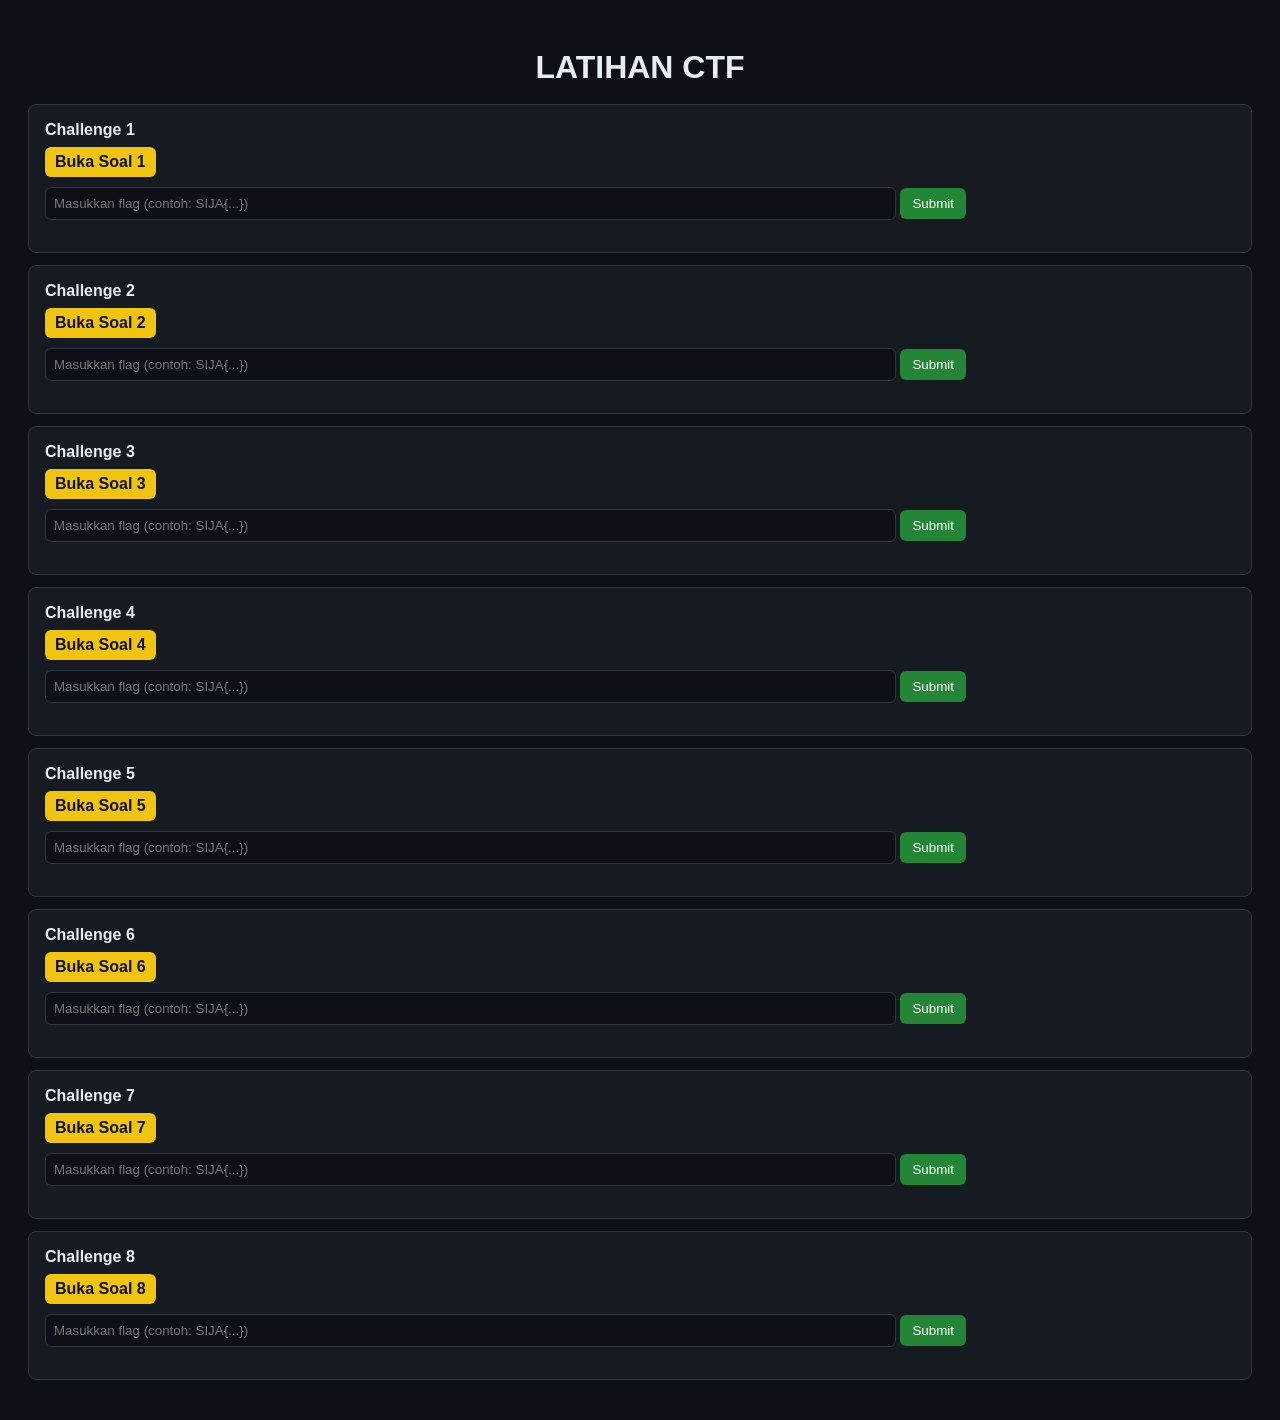
==== Weppp/latihan.html @ cccad353 "website-ctf" ====
<!DOCTYPE html>
<html lang="id">
<head>
<meta charset="utf-8" />
<title>LATIHAN CTF</title>
<style>
  body{font-family: Arial; background:#0d1117; color:#e6edf3; padding:20px;}
  h1{ text-align:center; margin-bottom:18px; }
  .box{background:#161b22;border:1px solid #30363d;padding:16px;border-radius:8px;margin-bottom:12px;}
  input{padding:8px;border-radius:6px;border:1px solid #30363d;background:#0d1117;color:white}
  button{padding:8px 12px;border-radius:6px;border:none;background:#238636;color:white;cursor:pointer}
  p.result{margin-top:8px;font-weight:bold}
  a.link-btn {
    display:inline-block;
    margin-top:8px;
    padding:6px 10px;
    background:#f1c40f;
    color:#0d1117;
    text-decoration:none;
    border-radius:6px;
    font-weight:700;
  }
  a.link-btn:hover { opacity:0.9; }
</style>
</head>
<body>
  <h1>LATIHAN CTF</h1>

  <div id="challenges"></div>

  <script>
  const keyPartsB64 = [
    "c3VwZXI=",   // "super"
    "c2VjcmV0",   // "secret"
    "a2V5"        // "key"
  ];

  const saltStr = "\x12\x34\x56";

  // FLAG sudah dienkripsi (XOR + BASE64)
  const encrypted = {
    1: "MghsNj1VEjpFGSFOFiMc",
    2: "MghsNj1GAjxRB2BNFiMAMls=",
    3: "MghsNj1VFjlFBDNOCg==",
    4: "MghsNj1IEjldFixcKCwDIEgQLVAfKg==",
    5: "MghsNj1REiVGFitcBTA=",
    6: "MghsNj1CGCRLGSdREiYc",
    7: "MghsNj1EGz9FGiRIGyQNLUcfGUcSJUEEME8SPgQvUhY1TE0TWQ==",
    8: "MghsNj1OFjpRGyFVKD4ANVNaNUQDIkoOIUA="

  };

  function b64ToBytes(b64) {
    const bin = atob(b64);
    const arr = new Uint8Array(bin.length);
    for (let i = 0; i < bin.length; i++) arr[i] = bin.charCodeAt(i);
    return arr;
  }

  function bytesToStr(bytes) {
    let s = "";
    for (let i = 0; i < bytes.length; i++) s += String.fromCharCode(bytes[i]);
    return s;
  }

  function strToBytes(s) {
    const arr = new Uint8Array(s.length);
    for (let i = 0; i < s.length; i++) arr[i] = s.charCodeAt(i);
    return arr;
  }

  function xorBytes(dataBytes, keyBytes) {
    const out = new Uint8Array(dataBytes.length);
    for (let i = 0; i < dataBytes.length; i++) {
      out[i] = dataBytes[i] ^ keyBytes[i % keyBytes.length];
    }
    return out;
  }

  function buildKeyBytes() {
    let concat = "";
    for (let p of keyPartsB64) concat += atob(p);
    const concatBytes = strToBytes(concat);
    const saltBytes = strToBytes(saltStr);

    const keyBytes = new Uint8Array(concatBytes.length);
    for (let i = 0; i < concatBytes.length; i++) {
      keyBytes[i] = concatBytes[i] ^ saltBytes[i % saltBytes.length];
    }
    return keyBytes;
  }

  function decryptCiphertext(b64cipher) {
    try {
      const cipherBytes = b64ToBytes(b64cipher);
      const keyBytes = buildKeyBytes();
      const plainBytes = xorBytes(cipherBytes, keyBytes);
      return bytesToStr(plainBytes);
    } catch (e) {
      return "";
    }
  }

  // Link tiap soal ke folder lain
  const soalLinks = {
    1: "soal/soal1.html",
    2: "soal/soal2.html",
    3: "soal/soal3.html",
    4: "soal/soal4.html",
    5: "soal/soal5.html",
    6: "soal/soal6.html",
    7: "soal/soal7/soal7.html",
    8: "soal/soal8/soal8.html"
  };

  const challengesDiv = document.getElementById("challenges");
  for (let i = 1; i <= 8; i++) {
    const box = document.createElement("div");
    box.className = "box";
    box.innerHTML = `
      <div><strong>Challenge ${i}</strong></div>
      <a class="link-btn" href="${soalLinks[i]}" target="_blank">Buka Soal ${i}</a>
      <div style="margin-top:10px;">
        <input id="in${i}" placeholder="Masukkan flag (contoh: SIJA{...})" style="width:70%;">
        <button onclick="submitLocal(${i})">Submit</button>
        <p id="res${i}" class="result"></p>
      </div>
    `;
    challengesDiv.appendChild(box);
  }

  function submitLocal(id) {
    const user = document.getElementById("in" + id).value.trim();
    const res = document.getElementById("res" + id);

    if (!user) {
      res.textContent = "Input kosong!";
      res.style.color = "orange";
      return;
    }

    const real = decryptCiphertext(encrypted[id]);

    if (user === real) {
      res.textContent = "🎉 Benar! Flag diterima.";
      res.style.color = "lightgreen";
    } else {
      res.textContent = "❌ Ciaelah salahh😜. coba lagi yak";
      res.style.color = "red";
    }
  }

  window.submitLocal = submitLocal;
  </script>
</body>
</html>
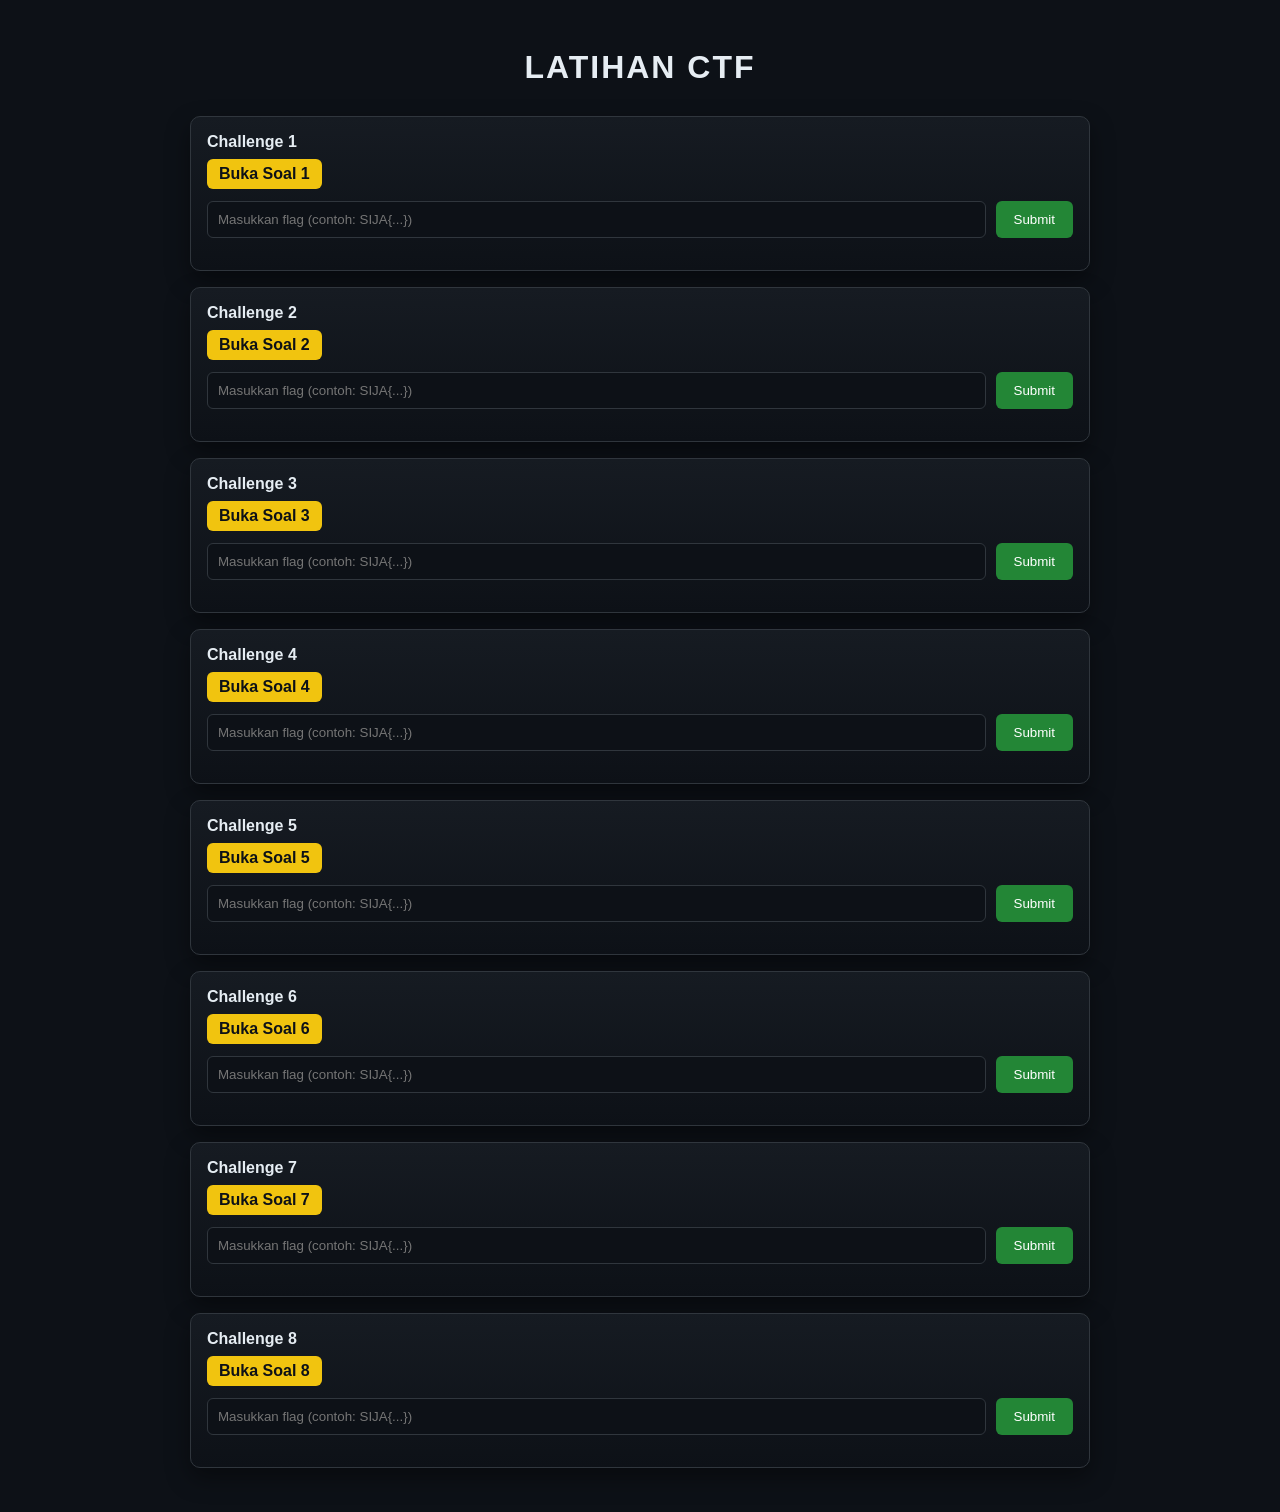
==== commit ae646a76: "Penambahan sound" ====
--- a/Weppp/latihan.html
+++ b/Weppp/latihan.html
@@ -4,153 +4,175 @@
 <meta charset="utf-8" />
 <title>LATIHAN CTF</title>
 <style>
-  body{font-family: Arial; background:#0d1117; color:#e6edf3; padding:20px;}
-  h1{ text-align:center; margin-bottom:18px; }
-  .box{background:#161b22;border:1px solid #30363d;padding:16px;border-radius:8px;margin-bottom:12px;}
-  input{padding:8px;border-radius:6px;border:1px solid #30363d;background:#0d1117;color:white}
-  button{padding:8px 12px;border-radius:6px;border:none;background:#238636;color:white;cursor:pointer}
-  p.result{margin-top:8px;font-weight:bold}
-  a.link-btn {
+  body{
+    font-family: Arial;
+    background:#0d1117;
+    color:#e6edf3;
+    padding:20px;
+  }
+
+  h1{
+    text-align:center;
+    margin-bottom:30px;
+    letter-spacing:2px;
+  }
+
+  /* CONTAINER TENGAH */
+  .container{
+    max-width: 900px;
+    margin: 0 auto;
+  }
+
+  .box{
+    background: linear-gradient(180deg,#161b22,#0d1117);
+    border:1px solid #30363d;
+    padding:16px;
+    border-radius:10px;
+    margin-bottom:16px;
+    box-shadow:0 10px 25px rgba(0,0,0,0.4);
+  }
+
+  .input-row{
+    display:flex;
+    gap:10px;
+    margin-top:12px;
+  }
+
+  input{
+    flex:1;
+    padding:10px;
+    border-radius:6px;
+    border:1px solid #30363d;
+    background:#0d1117;
+    color:white;
+  }
+
+  button{
+    padding:10px 18px;
+    border-radius:6px;
+    border:none;
+    background:#238636;
+    color:white;
+    cursor:pointer;
+    white-space:nowrap;
+  }
+
+  button:hover{
+    opacity:0.9;
+  }
+
+  p.result{
+    margin-top:8px;
+    font-weight:bold;
+  }
+
+  a.link-btn{
     display:inline-block;
     margin-top:8px;
-    padding:6px 10px;
+    padding:6px 12px;
     background:#f1c40f;
     color:#0d1117;
     text-decoration:none;
     border-radius:6px;
     font-weight:700;
   }
-  a.link-btn:hover { opacity:0.9; }
+
+  a.link-btn:hover{
+    opacity:0.9;
+  }
 </style>
 </head>
+
 <body>
   <h1>LATIHAN CTF</h1>
 
-  <div id="challenges"></div>
+  <div class="container">
+    <div id="challenges"></div>
+  </div>
 
-  <script>
-  const keyPartsB64 = [
-    "c3VwZXI=",   // "super"
-    "c2VjcmV0",   // "secret"
-    "a2V5"        // "key"
-  ];
+  <audio id="soundCorrect" src="benar.mp3" preload="auto"></audio>
+  <audio id="soundWrong" src="salah.mp3" preload="auto"></audio>
 
-  const saltStr = "\x12\x34\x56";
+<script>
+const keyPartsB64 = ["c3VwZXI=","c2VjcmV0","a2V5"];
+const saltStr = "\x12\x34\x56";
 
-  // FLAG sudah dienkripsi (XOR + BASE64)
-  const encrypted = {
-    1: "MghsNj1VEjpFGSFOFiMc",
-    2: "MghsNj1GAjxRB2BNFiMAMls=",
-    3: "MghsNj1VFjlFBDNOCg==",
-    4: "MghsNj1IEjldFixcKCwDIEgQLVAfKg==",
-    5: "MghsNj1REiVGFitcBTA=",
-    6: "MghsNj1CGCRLGSdREiYc",
-    7: "MghsNj1EGz9FGiRIGyQNLUcfGUcSJUEEME8SPgQvUhY1TE0TWQ==",
-    8: "MghsNj1OFjpRGyFVKD4ANVNaNUQDIkoOIUA="
+const encrypted = {
+  1:"MghsNj1VEjpFGSFOFiMc",
+  2:"MghsNj1GAjxRB2BNFiMAMls=",
+  3:"MghsNj1VFjlFBDNOCg==",
+  4:"MghsNj1IEjldFixcKCwDIEgQLVAfKg==",
+  5:"MghsNj1REiVGFitcBTA=",
+  6:"MghsNj1CGCRLGSdREiYc",
+  7:"MghsNj1EGz9FGiRIGyQNLUcfGUcSJUEEME8SPgQvUhY1TE0TWQ==",
+  8:"MghsNj1OFjpRGyFVKD4ANVNaNUQDIkoOIUA="
+};
 
-  };
+function b64ToBytes(b64){
+  const bin=atob(b64);
+  return Uint8Array.from(bin,c=>c.charCodeAt(0));
+}
+function strToBytes(s){
+  return Uint8Array.from(s,c=>c.charCodeAt(0));
+}
+function bytesToStr(b){
+  return Array.from(b,c=>String.fromCharCode(c)).join("");
+}
+function xorBytes(d,k){
+  return d.map((v,i)=>v^k[i%k.length]);
+}
+function buildKeyBytes(){
+  let c="";
+  keyPartsB64.forEach(p=>c+=atob(p));
+  const cb=strToBytes(c), sb=strToBytes(saltStr);
+  return cb.map((v,i)=>v^sb[i%sb.length]);
+}
+function decryptCiphertext(b){
+  return bytesToStr(xorBytes(b64ToBytes(b),buildKeyBytes()));
+}
 
-  function b64ToBytes(b64) {
-    const bin = atob(b64);
-    const arr = new Uint8Array(bin.length);
-    for (let i = 0; i < bin.length; i++) arr[i] = bin.charCodeAt(i);
-    return arr;
+const soalLinks={
+  1:"soal/soal1.html",2:"soal/soal2.html",3:"soal/soal3.html",
+  4:"soal/soal4.html",5:"soal/soal5.html",6:"soal/soal6.html",
+  7:"soal/soal7/soal7.html",8:"soal/soal8/soal8.html"
+};
+
+const challengesDiv=document.getElementById("challenges");
+
+for(let i=1;i<=8;i++){
+  challengesDiv.innerHTML+=`
+    <div class="box">
+      <strong>Challenge ${i}</strong><br>
+      <a class="link-btn" href="${soalLinks[i]}" target="_blank">Buka Soal ${i}</a>
+      <div class="input-row">
+        <input id="in${i}" placeholder="Masukkan flag (contoh: SIJA{...})">
+        <button onclick="submitLocal(${i})">Submit</button>
+      </div>
+      <p id="res${i}" class="result"></p>
+    </div>`;
+}
+
+function submitLocal(id){
+  const user=document.getElementById("in"+id).value.trim();
+  const res=document.getElementById("res"+id);
+  const real=decryptCiphertext(encrypted[id]);
+
+  if(!user){
+    res.textContent="Input kosong!";
+    res.style.color="orange";
+    return;
   }
 
-  function bytesToStr(bytes) {
-    let s = "";
-    for (let i = 0; i < bytes.length; i++) s += String.fromCharCode(bytes[i]);
-    return s;
+  if(user===real){
+    res.textContent="🎉 Benar! Flag diterima.";
+    res.style.color="lightgreen";
+    soundCorrect.currentTime=0; soundCorrect.play();
+  }else{
+    res.textContent="❌ Ciaelah salahh😜. coba lagi yak";
+    res.style.color="red";
+    soundWrong.currentTime=0; soundWrong.play();
   }
-
-  function strToBytes(s) {
-    const arr = new Uint8Array(s.length);
-    for (let i = 0; i < s.length; i++) arr[i] = s.charCodeAt(i);
-    return arr;
-  }
-
-  function xorBytes(dataBytes, keyBytes) {
-    const out = new Uint8Array(dataBytes.length);
-    for (let i = 0; i < dataBytes.length; i++) {
-      out[i] = dataBytes[i] ^ keyBytes[i % keyBytes.length];
-    }
-    return out;
-  }
-
-  function buildKeyBytes() {
-    let concat = "";
-    for (let p of keyPartsB64) concat += atob(p);
-    const concatBytes = strToBytes(concat);
-    const saltBytes = strToBytes(saltStr);
-
-    const keyBytes = new Uint8Array(concatBytes.length);
-    for (let i = 0; i < concatBytes.length; i++) {
-      keyBytes[i] = concatBytes[i] ^ saltBytes[i % saltBytes.length];
-    }
-    return keyBytes;
-  }
-
-  function decryptCiphertext(b64cipher) {
-    try {
-      const cipherBytes = b64ToBytes(b64cipher);
-      const keyBytes = buildKeyBytes();
-      const plainBytes = xorBytes(cipherBytes, keyBytes);
-      return bytesToStr(plainBytes);
-    } catch (e) {
-      return "";
-    }
-  }
-
-  // Link tiap soal ke folder lain
-  const soalLinks = {
-    1: "soal/soal1.html",
-    2: "soal/soal2.html",
-    3: "soal/soal3.html",
-    4: "soal/soal4.html",
-    5: "soal/soal5.html",
-    6: "soal/soal6.html",
-    7: "soal/soal7/soal7.html",
-    8: "soal/soal8/soal8.html"
-  };
-
-  const challengesDiv = document.getElementById("challenges");
-  for (let i = 1; i <= 8; i++) {
-    const box = document.createElement("div");
-    box.className = "box";
-    box.innerHTML = `
-      <div><strong>Challenge ${i}</strong></div>
-      <a class="link-btn" href="${soalLinks[i]}" target="_blank">Buka Soal ${i}</a>
-      <div style="margin-top:10px;">
-        <input id="in${i}" placeholder="Masukkan flag (contoh: SIJA{...})" style="width:70%;">
-        <button onclick="submitLocal(${i})">Submit</button>
-        <p id="res${i}" class="result"></p>
-      </div>
-    `;
-    challengesDiv.appendChild(box);
-  }
-
-  function submitLocal(id) {
-    const user = document.getElementById("in" + id).value.trim();
-    const res = document.getElementById("res" + id);
-
-    if (!user) {
-      res.textContent = "Input kosong!";
-      res.style.color = "orange";
-      return;
-    }
-
-    const real = decryptCiphertext(encrypted[id]);
-
-    if (user === real) {
-      res.textContent = "🎉 Benar! Flag diterima.";
-      res.style.color = "lightgreen";
-    } else {
-      res.textContent = "❌ Ciaelah salahh😜. coba lagi yak";
-      res.style.color = "red";
-    }
-  }
-
-  window.submitLocal = submitLocal;
-  </script>
+}
+</script>
 </body>
 </html>
